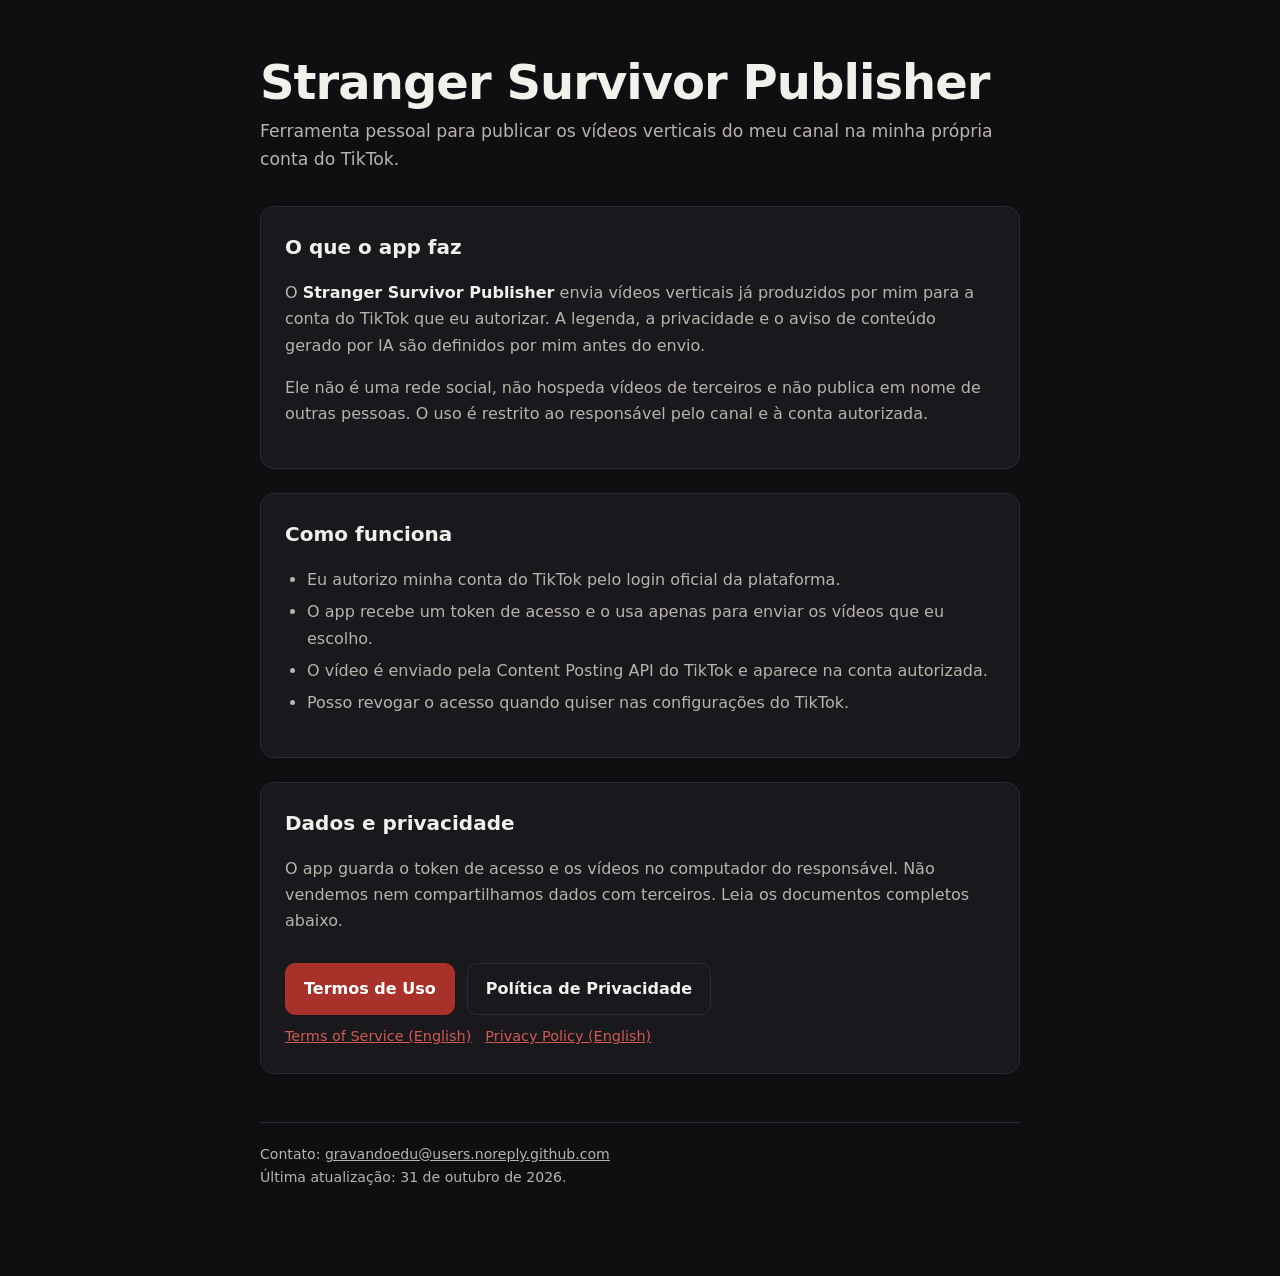
==== index.html @ b1116c4d "site do app do TikTok" ====
<!doctype html>
<html lang="pt-BR">
<head>
  <meta charset="utf-8">
  <meta name="viewport" content="width=device-width, initial-scale=1">
  <meta name="description" content="Stranger Survivor Publisher é uma ferramenta pessoal para publicar vídeos verticais na própria conta do TikTok do responsável.">
  <title>Stranger Survivor Publisher — Publicação de vídeos no TikTok</title>
  <link rel="stylesheet" href="styles.css">
</head>
<body>
  <main>
    <h1>Stranger Survivor Publisher</h1>
    <p class="tagline">Ferramenta pessoal para publicar os vídeos verticais do meu canal na minha própria conta do TikTok.</p>

    <div class="cartao">
      <h2>O que o app faz</h2>
      <p>
        O <strong>Stranger Survivor Publisher</strong> envia vídeos verticais já produzidos por mim para a conta do TikTok
        que eu autorizar. A legenda, a privacidade e o aviso de conteúdo gerado por IA são definidos por mim
        antes do envio.
      </p>
      <p>
        Ele não é uma rede social, não hospeda vídeos de terceiros e não publica em nome de outras pessoas.
        O uso é restrito ao responsável pelo canal e à conta autorizada.
      </p>
    </div>

    <div class="cartao">
      <h2>Como funciona</h2>
      <ul>
        <li>Eu autorizo minha conta do TikTok pelo login oficial da plataforma.</li>
        <li>O app recebe um token de acesso e o usa apenas para enviar os vídeos que eu escolho.</li>
        <li>O vídeo é enviado pela Content Posting API do TikTok e aparece na conta autorizada.</li>
        <li>Posso revogar o acesso quando quiser nas configurações do TikTok.</li>
      </ul>
    </div>

    <div class="cartao">
      <h2>Dados e privacidade</h2>
      <p>
        O app guarda o token de acesso e os vídeos no computador do responsável. Não vendemos nem
        compartilhamos dados com terceiros. Leia os documentos completos abaixo.
      </p>
      <div class="acoes">
        <a class="botao" href="termos.html">Termos de Uso</a>
        <a class="botao secundario" href="privacidade.html">Política de Privacidade</a>
      </div>
      <div class="idiomas">
        <a href="terms.html" hreflang="en">Terms of Service (English)</a>
        <a href="privacy.html" hreflang="en">Privacy Policy (English)</a>
      </div>
    </div>

    <p class="rodape">
      Contato: <a href="mailto:gravandoedu@users.noreply.github.com">gravandoedu@users.noreply.github.com</a><br>
      Última atualização: 31 de outubro de 2026.
    </p>
  </main>
</body>
</html>
---- styles.css ----
:root {
  color-scheme: dark;
  --fundo: #0f0f12;
  --painel: #18181d;
  --borda: #2b2b33;
  --texto: #f2f0eb;
  --suave: #b8b4ab;
  --acento: #a8322a;
  --acento-claro: #d25a50;
}

* {
  box-sizing: border-box;
}

body {
  margin: 0;
  background: var(--fundo);
  color: var(--texto);
  font-family: system-ui, -apple-system, "Segoe UI", Roboto, Arial, sans-serif;
  line-height: 1.65;
}

main {
  width: min(760px, 100% - 40px);
  margin: 0 auto;
  padding: 56px 0 72px;
}

.voltar {
  display: inline-block;
  margin-bottom: 28px;
  color: var(--suave);
  font-size: 0.92rem;
  text-decoration: none;
}

.voltar:hover {
  color: var(--texto);
}

h1 {
  margin: 0 0 8px;
  font-size: clamp(2rem, 6vw, 3rem);
  line-height: 1.1;
  letter-spacing: -0.02em;
}

h2 {
  margin: 40px 0 10px;
  font-size: 1.25rem;
  color: var(--texto);
}

p,
li {
  color: var(--suave);
}

strong {
  color: var(--texto);
}

a {
  color: var(--acento-claro);
}

a:hover {
  color: var(--texto);
}

a:focus-visible {
  outline: 2px solid var(--acento-claro);
  outline-offset: 3px;
}

.tagline {
  margin: 0 0 32px;
  color: var(--suave);
  font-size: 1.08rem;
}

.cartao {
  margin: 24px 0;
  padding: 24px;
  border: 1px solid var(--borda);
  border-radius: 14px;
  background: var(--painel);
}

.cartao h2 {
  margin-top: 0;
}

.acoes {
  display: flex;
  flex-wrap: wrap;
  gap: 12px;
  margin-top: 28px;
}

.botao {
  display: inline-block;
  padding: 12px 18px;
  border: 1px solid var(--acento);
  border-radius: 10px;
  background: var(--acento);
  color: #fff;
  font-weight: 600;
  text-decoration: none;
}

.botao:hover {
  background: var(--acento-claro);
  border-color: var(--acento-claro);
  color: #fff;
}

.botao.secundario {
  background: transparent;
  border-color: var(--borda);
  color: var(--texto);
}

.botao.secundario:hover {
  border-color: var(--acento-claro);
}

ul {
  padding-left: 22px;
}

li + li {
  margin-top: 6px;
}

.rodape {
  margin-top: 48px;
  padding-top: 20px;
  border-top: 1px solid var(--borda);
  color: var(--suave);
  font-size: 0.88rem;
}

.rodape a {
  color: var(--suave);
}

.idiomas {
  display: flex;
  gap: 14px;
  margin-top: 10px;
  font-size: 0.9rem;
}

code {
  padding: 2px 6px;
  border: 1px solid var(--borda);
  border-radius: 6px;
  background: #111114;
  color: var(--texto);
  font-size: 0.9em;
}
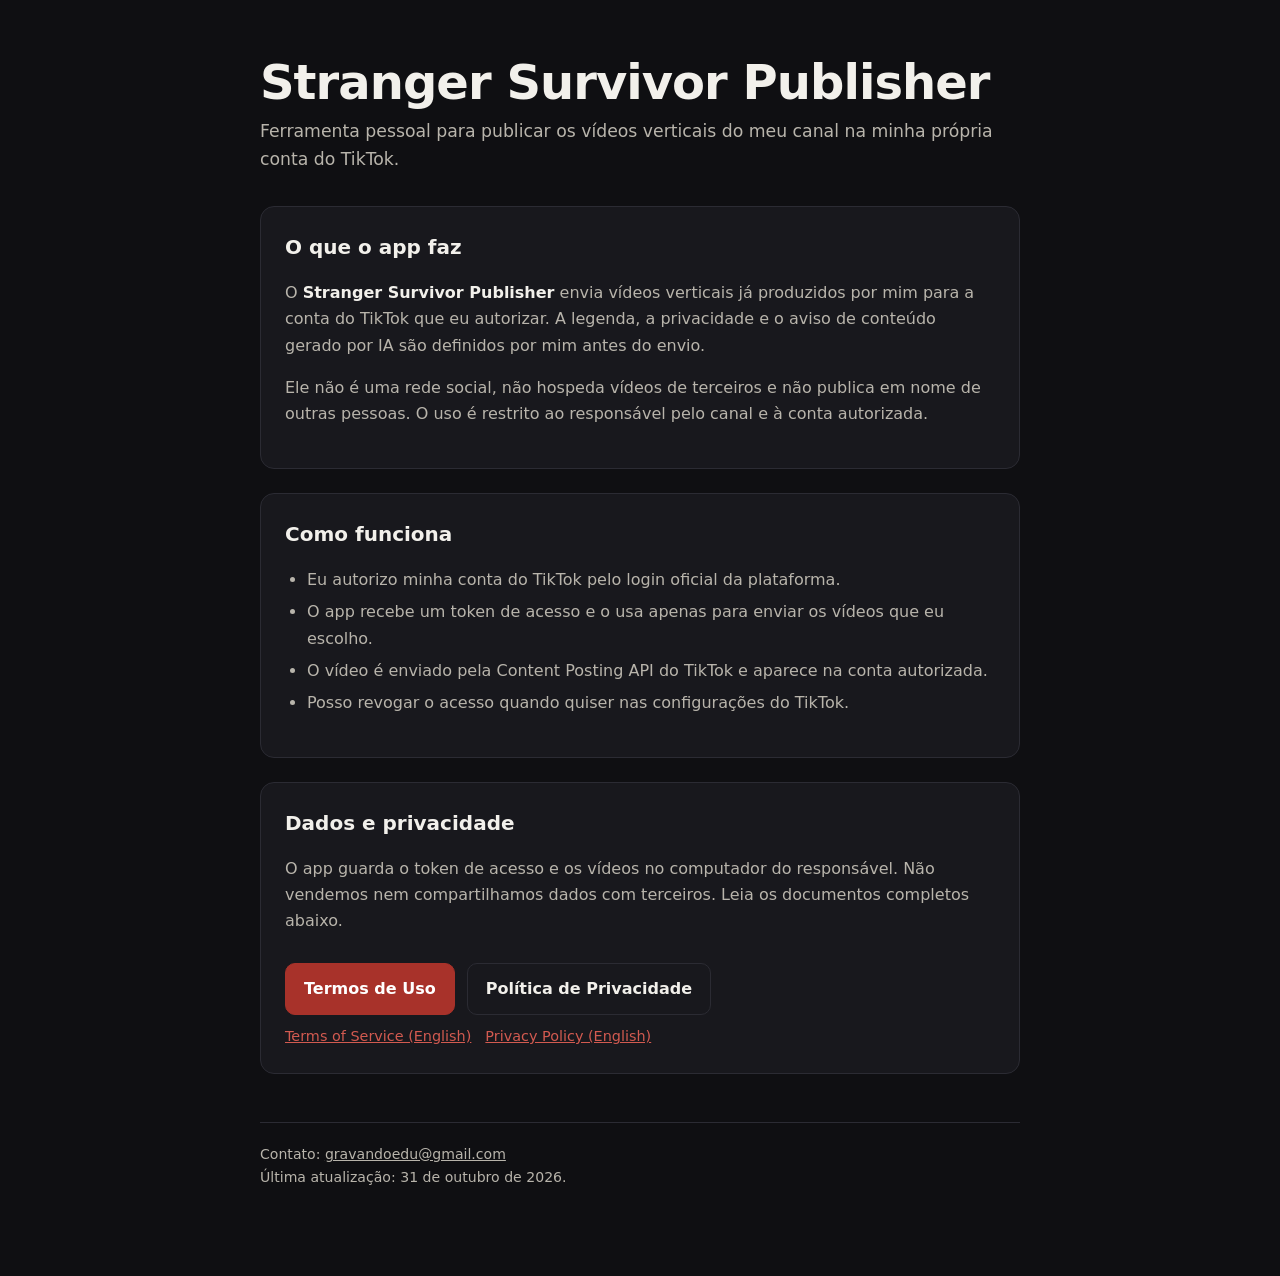
==== commit 6bef8be5: "atualiza contato e deploy do Pages" ====
--- a/index.html
+++ b/index.html
@@ -52,7 +52,7 @@
     </div>
 
     <p class="rodape">
-      Contato: <a href="mailto:gravandoedu@users.noreply.github.com">gravandoedu@users.noreply.github.com</a><br>
+      Contato: <a href="mailto:gravandoedu@gmail.com">gravandoedu@gmail.com</a><br>
       Última atualização: 31 de outubro de 2026.
     </p>
   </main>
